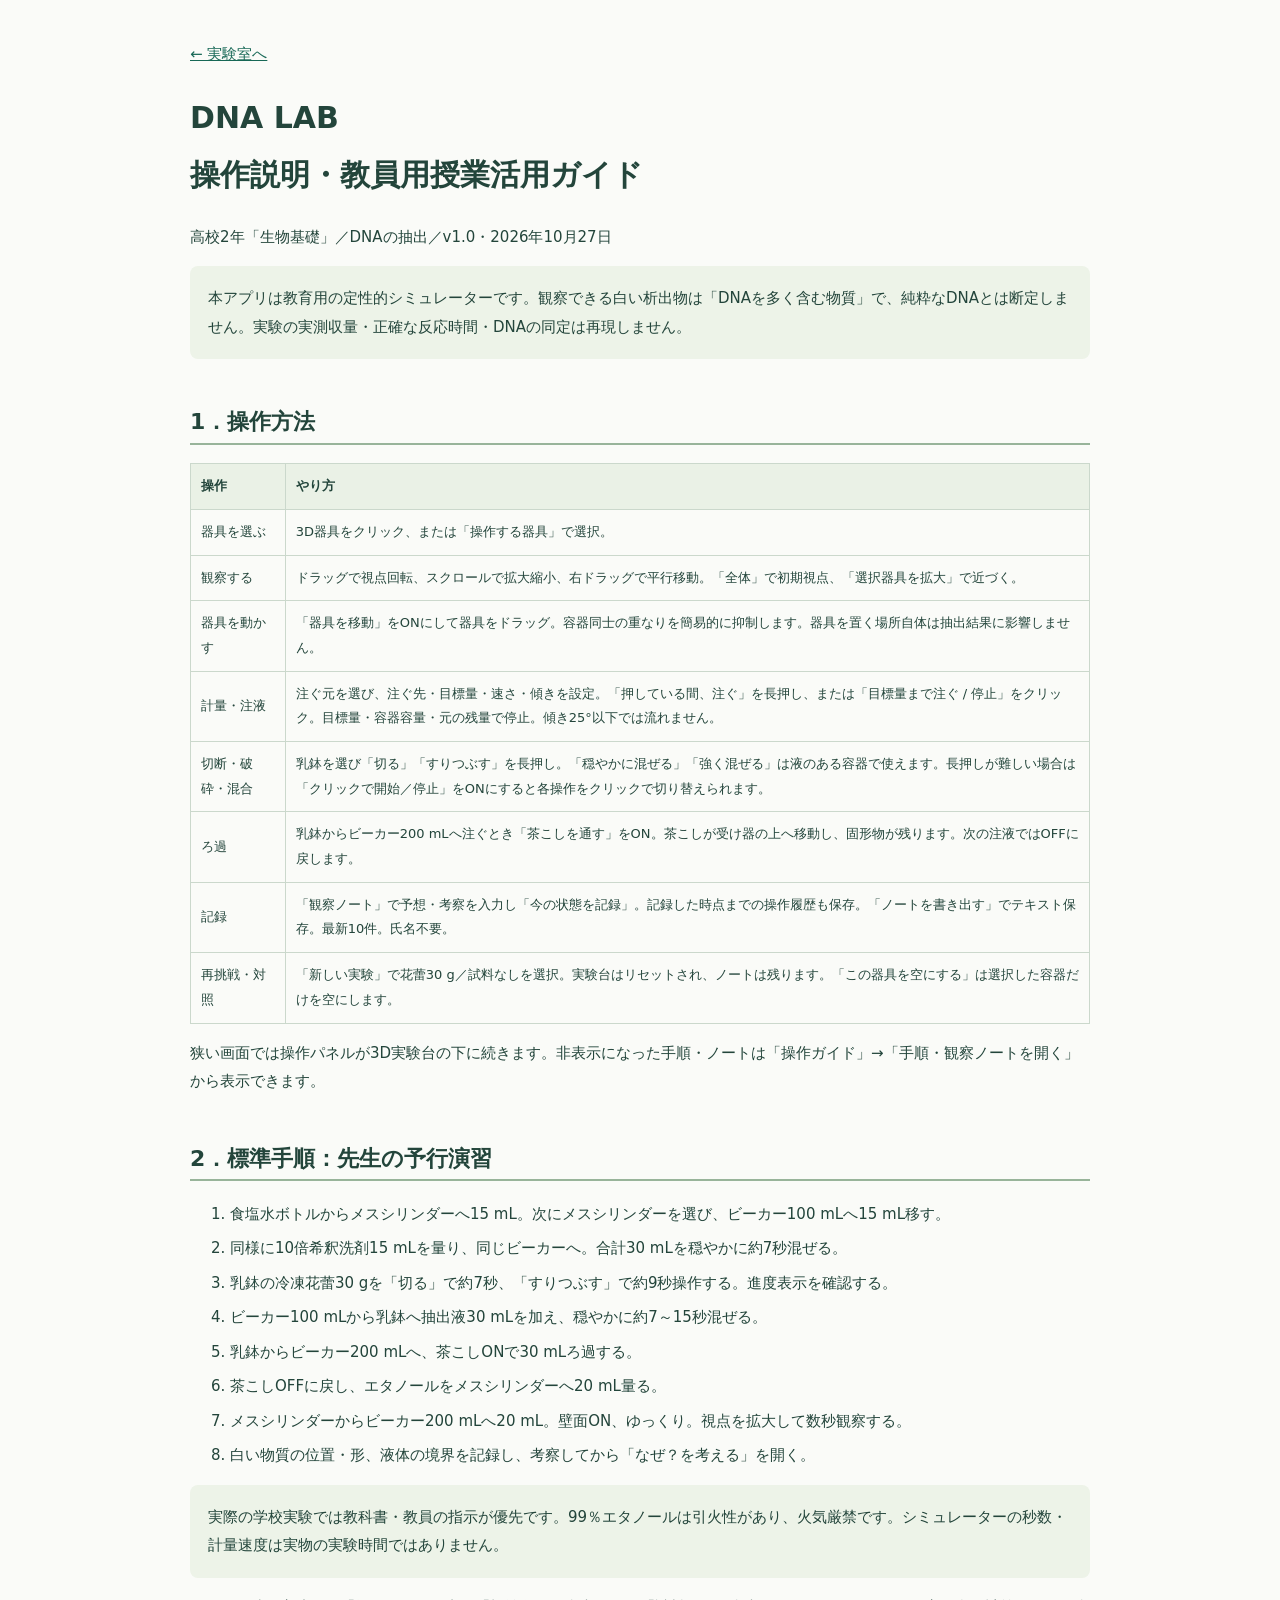
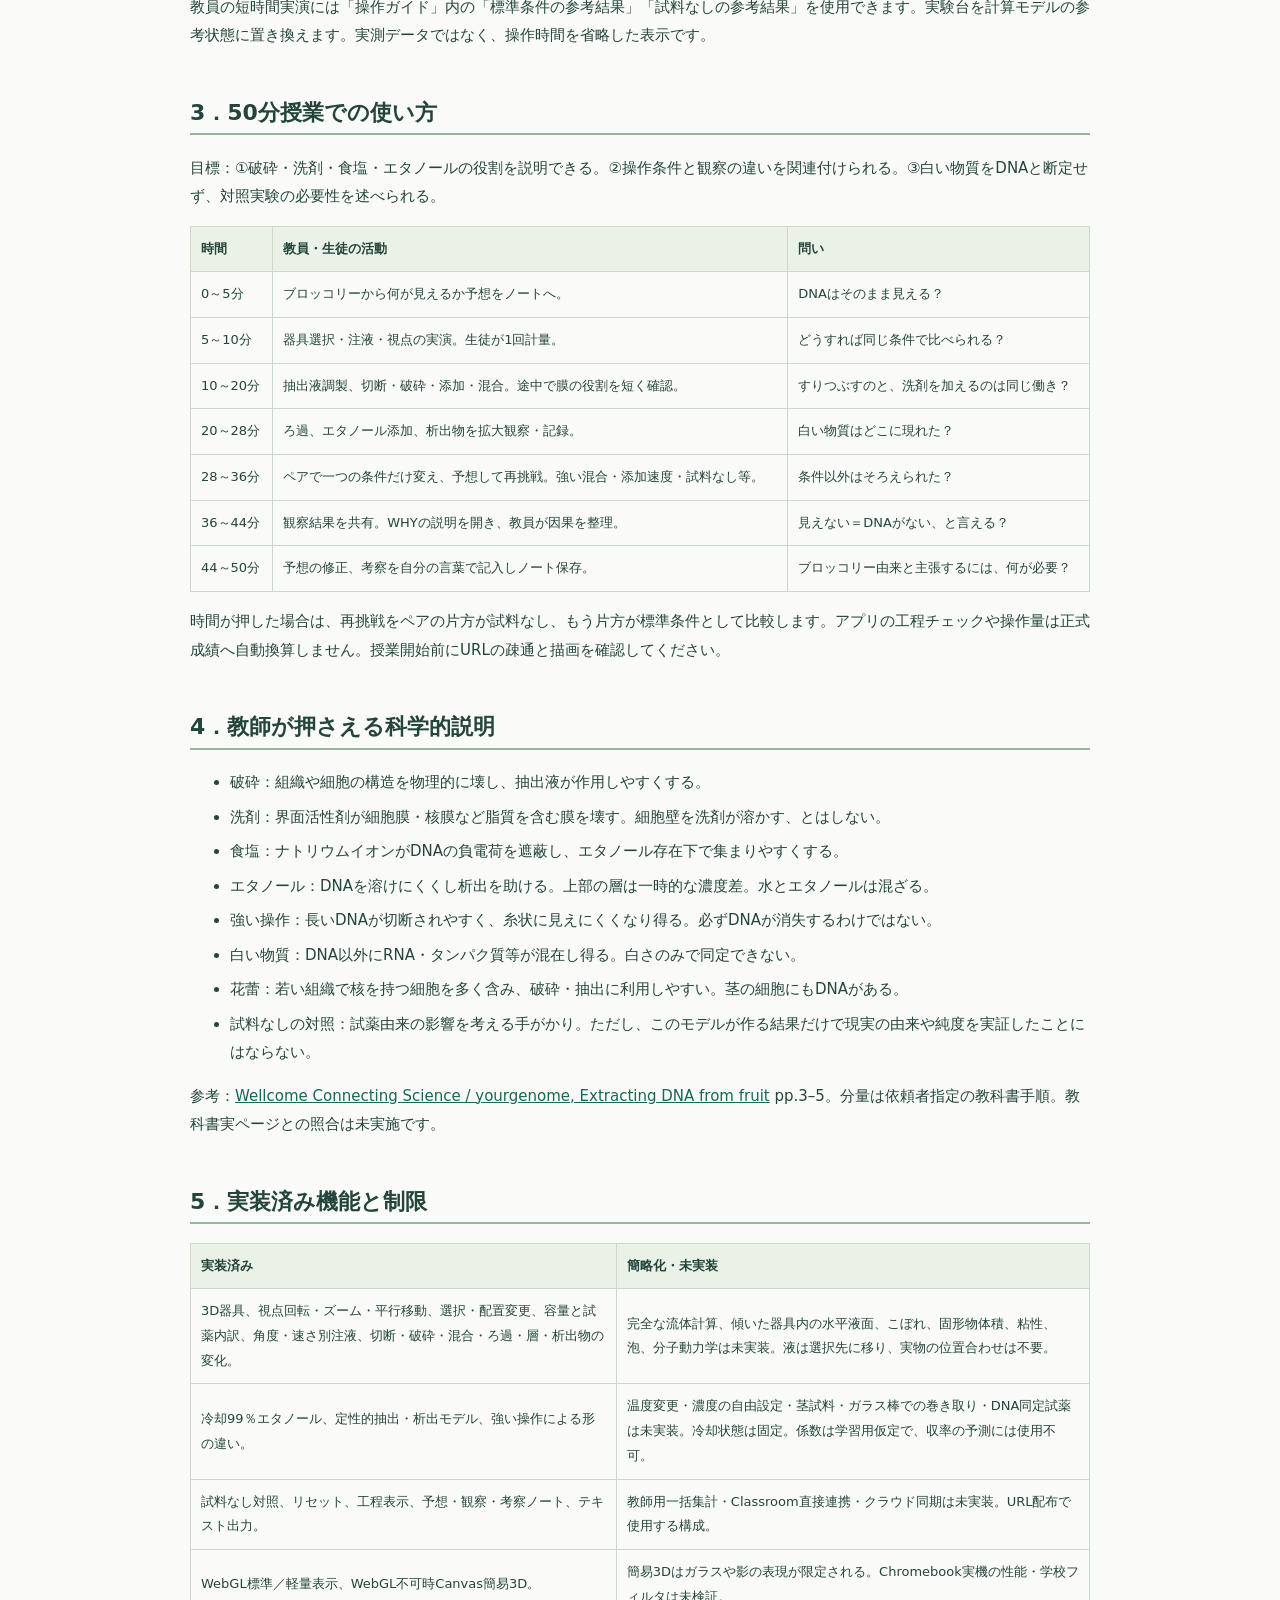
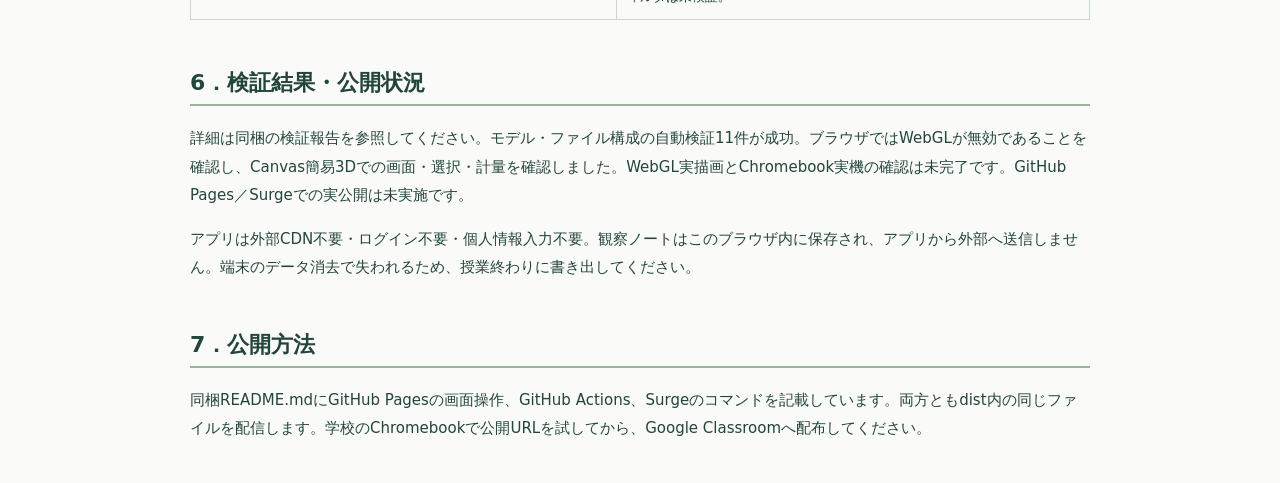
==== manual.html @ 5e073ee9 "Add files via upload" ====
<!doctype html><html lang="ja"><meta charset="utf-8"><meta name="viewport" content="width=device-width,initial-scale=1"><title>DNA LAB 操作説明・授業活用ガイド</title><style>body{font:15px/1.9 system-ui,sans-serif;max-width:900px;margin:40px auto;padding:0 24px;color:#23453b;background:#fafbf8}h1{font-size:30px}h2{font-size:22px;margin-top:42px;border-bottom:2px solid #98b49a}h3{font-size:17px}table{border-collapse:collapse;width:100%;font-size:13px}th,td{border:1px solid #cbd8cc;padding:10px;text-align:left}th{background:#eaf1e6}a{color:#176856}.note{background:#edf3e8;padding:18px;border-radius:8px}code{background:#edf1e9;padding:3px 5px}li{margin:6px 0}@media print{body{margin:0;max-width:none;font-size:11pt}h2{break-after:avoid}tr{break-inside:avoid}}</style><a href="./">← 実験室へ</a><h1>DNA LAB<br>操作説明・教員用授業活用ガイド</h1><p>高校2年「生物基礎」／DNAの抽出／v1.0・2026年10月27日</p><div class="note">本アプリは教育用の定性的シミュレーターです。観察できる白い析出物は「DNAを多く含む物質」で、純粋なDNAとは断定しません。実験の実測収量・正確な反応時間・DNAの同定は再現しません。</div>
<h2>1．操作方法</h2><table><tr><th>操作</th><th>やり方</th></tr><tr><td>器具を選ぶ</td><td>3D器具をクリック、または「操作する器具」で選択。</td></tr><tr><td>観察する</td><td>ドラッグで視点回転、スクロールで拡大縮小、右ドラッグで平行移動。「全体」で初期視点、「選択器具を拡大」で近づく。</td></tr><tr><td>器具を動かす</td><td>「器具を移動」をONにして器具をドラッグ。容器同士の重なりを簡易的に抑制します。器具を置く場所自体は抽出結果に影響しません。</td></tr><tr><td>計量・注液</td><td>注ぐ元を選び、注ぐ先・目標量・速さ・傾きを設定。「押している間、注ぐ」を長押し、または「目標量まで注ぐ / 停止」をクリック。目標量・容器容量・元の残量で停止。傾き25°以下では流れません。</td></tr><tr><td>切断・破砕・混合</td><td>乳鉢を選び「切る」「すりつぶす」を長押し。「穏やかに混ぜる」「強く混ぜる」は液のある容器で使えます。長押しが難しい場合は「クリックで開始／停止」をONにすると各操作をクリックで切り替えられます。</td></tr><tr><td>ろ過</td><td>乳鉢からビーカー200 mLへ注ぐとき「茶こしを通す」をON。茶こしが受け器の上へ移動し、固形物が残ります。次の注液ではOFFに戻します。</td></tr><tr><td>記録</td><td>「観察ノート」で予想・考察を入力し「今の状態を記録」。記録した時点までの操作履歴も保存。「ノートを書き出す」でテキスト保存。最新10件。氏名不要。</td></tr><tr><td>再挑戦・対照</td><td>「新しい実験」で花蕾30 g／試料なしを選択。実験台はリセットされ、ノートは残ります。「この器具を空にする」は選択した容器だけを空にします。</td></tr></table><p>狭い画面では操作パネルが3D実験台の下に続きます。非表示になった手順・ノートは「操作ガイド」→「手順・観察ノートを開く」から表示できます。</p>
<h2>2．標準手順：先生の予行演習</h2><ol><li>食塩水ボトルからメスシリンダーへ15 mL。次にメスシリンダーを選び、ビーカー100 mLへ15 mL移す。</li><li>同様に10倍希釈洗剤15 mLを量り、同じビーカーへ。合計30 mLを穏やかに約7秒混ぜる。</li><li>乳鉢の冷凍花蕾30 gを「切る」で約7秒、「すりつぶす」で約9秒操作する。進度表示を確認する。</li><li>ビーカー100 mLから乳鉢へ抽出液30 mLを加え、穏やかに約7～15秒混ぜる。</li><li>乳鉢からビーカー200 mLへ、茶こしONで30 mLろ過する。</li><li>茶こしOFFに戻し、エタノールをメスシリンダーへ20 mL量る。</li><li>メスシリンダーからビーカー200 mLへ20 mL。壁面ON、ゆっくり。視点を拡大して数秒観察する。</li><li>白い物質の位置・形、液体の境界を記録し、考察してから「なぜ？を考える」を開く。</li></ol><p class="note">実際の学校実験では教科書・教員の指示が優先です。99％エタノールは引火性があり、火気厳禁です。シミュレーターの秒数・計量速度は実物の実験時間ではありません。</p>
<p>教員の短時間実演には「操作ガイド」内の「標準条件の参考結果」「試料なしの参考結果」を使用できます。実験台を計算モデルの参考状態に置き換えます。実測データではなく、操作時間を省略した表示です。</p><h2>3．50分授業での使い方</h2><p>目標：①破砕・洗剤・食塩・エタノールの役割を説明できる。②操作条件と観察の違いを関連付けられる。③白い物質をDNAと断定せず、対照実験の必要性を述べられる。</p><table><tr><th>時間</th><th>教員・生徒の活動</th><th>問い</th></tr><tr><td>0～5分</td><td>ブロッコリーから何が見えるか予想をノートへ。</td><td>DNAはそのまま見える？</td></tr><tr><td>5～10分</td><td>器具選択・注液・視点の実演。生徒が1回計量。</td><td>どうすれば同じ条件で比べられる？</td></tr><tr><td>10～20分</td><td>抽出液調製、切断・破砕・添加・混合。途中で膜の役割を短く確認。</td><td>すりつぶすのと、洗剤を加えるのは同じ働き？</td></tr><tr><td>20～28分</td><td>ろ過、エタノール添加、析出物を拡大観察・記録。</td><td>白い物質はどこに現れた？</td></tr><tr><td>28～36分</td><td>ペアで一つの条件だけ変え、予想して再挑戦。強い混合・添加速度・試料なし等。</td><td>条件以外はそろえられた？</td></tr><tr><td>36～44分</td><td>観察結果を共有。WHYの説明を開き、教員が因果を整理。</td><td>見えない＝DNAがない、と言える？</td></tr><tr><td>44～50分</td><td>予想の修正、考察を自分の言葉で記入しノート保存。</td><td>ブロッコリー由来と主張するには、何が必要？</td></tr></table><p>時間が押した場合は、再挑戦をペアの片方が試料なし、もう片方が標準条件として比較します。アプリの工程チェックや操作量は正式成績へ自動換算しません。授業開始前にURLの疎通と描画を確認してください。</p>
<h2>4．教師が押さえる科学的説明</h2><ul><li>破砕：組織や細胞の構造を物理的に壊し、抽出液が作用しやすくする。</li><li>洗剤：界面活性剤が細胞膜・核膜など脂質を含む膜を壊す。細胞壁を洗剤が溶かす、とはしない。</li><li>食塩：ナトリウムイオンがDNAの負電荷を遮蔽し、エタノール存在下で集まりやすくする。</li><li>エタノール：DNAを溶けにくくし析出を助ける。上部の層は一時的な濃度差。水とエタノールは混ざる。</li><li>強い操作：長いDNAが切断されやすく、糸状に見えにくくなり得る。必ずDNAが消失するわけではない。</li><li>白い物質：DNA以外にRNA・タンパク質等が混在し得る。白さのみで同定できない。</li><li>花蕾：若い組織で核を持つ細胞を多く含み、破砕・抽出に利用しやすい。茎の細胞にもDNAがある。</li><li>試料なしの対照：試薬由来の影響を考える手がかり。ただし、このモデルが作る結果だけで現実の由来や純度を実証したことにはならない。</li></ul><p>参考：<a href="https://www.yourgenome.org/wp-content/uploads/2024/03/Extracting-DNA-from-fruit_Activity-Guide.pdf">Wellcome Connecting Science / yourgenome, Extracting DNA from fruit</a> pp.3–5。分量は依頼者指定の教科書手順。教科書実ページとの照合は未実施です。</p>
<h2>5．実装済み機能と制限</h2><table><tr><th>実装済み</th><th>簡略化・未実装</th></tr><tr><td>3D器具、視点回転・ズーム・平行移動、選択・配置変更、容量と試薬内訳、角度・速さ別注液、切断・破砕・混合・ろ過・層・析出物の変化。</td><td>完全な流体計算、傾いた器具内の水平液面、こぼれ、固形物体積、粘性、泡、分子動力学は未実装。液は選択先に移り、実物の位置合わせは不要。</td></tr><tr><td>冷却99％エタノール、定性的抽出・析出モデル、強い操作による形の違い。</td><td>温度変更・濃度の自由設定・茎試料・ガラス棒での巻き取り・DNA同定試薬は未実装。冷却状態は固定。係数は学習用仮定で、収率の予測には使用不可。</td></tr><tr><td>試料なし対照、リセット、工程表示、予想・観察・考察ノート、テキスト出力。</td><td>教師用一括集計・Classroom直接連携・クラウド同期は未実装。URL配布で使用する構成。</td></tr><tr><td>WebGL標準／軽量表示、WebGL不可時Canvas簡易3D。</td><td>簡易3Dはガラスや影の表現が限定される。Chromebook実機の性能・学校フィルタは未検証。</td></tr></table>
<h2>6．検証結果・公開状況</h2><p>詳細は同梱の検証報告を参照してください。モデル・ファイル構成の自動検証11件が成功。ブラウザではWebGLが無効であることを確認し、Canvas簡易3Dでの画面・選択・計量を確認しました。WebGL実描画とChromebook実機の確認は未完了です。GitHub Pages／Surgeでの実公開は未実施です。</p><p>アプリは外部CDN不要・ログイン不要・個人情報入力不要。観察ノートはこのブラウザ内に保存され、アプリから外部へ送信しません。端末のデータ消去で失われるため、授業終わりに書き出してください。</p><h2>7．公開方法</h2><p>同梱README.mdにGitHub Pagesの画面操作、GitHub Actions、Surgeのコマンドを記載しています。両方ともdist内の同じファイルを配信します。学校のChromebookで公開URLを試してから、Google Classroomへ配布してください。</p></html>
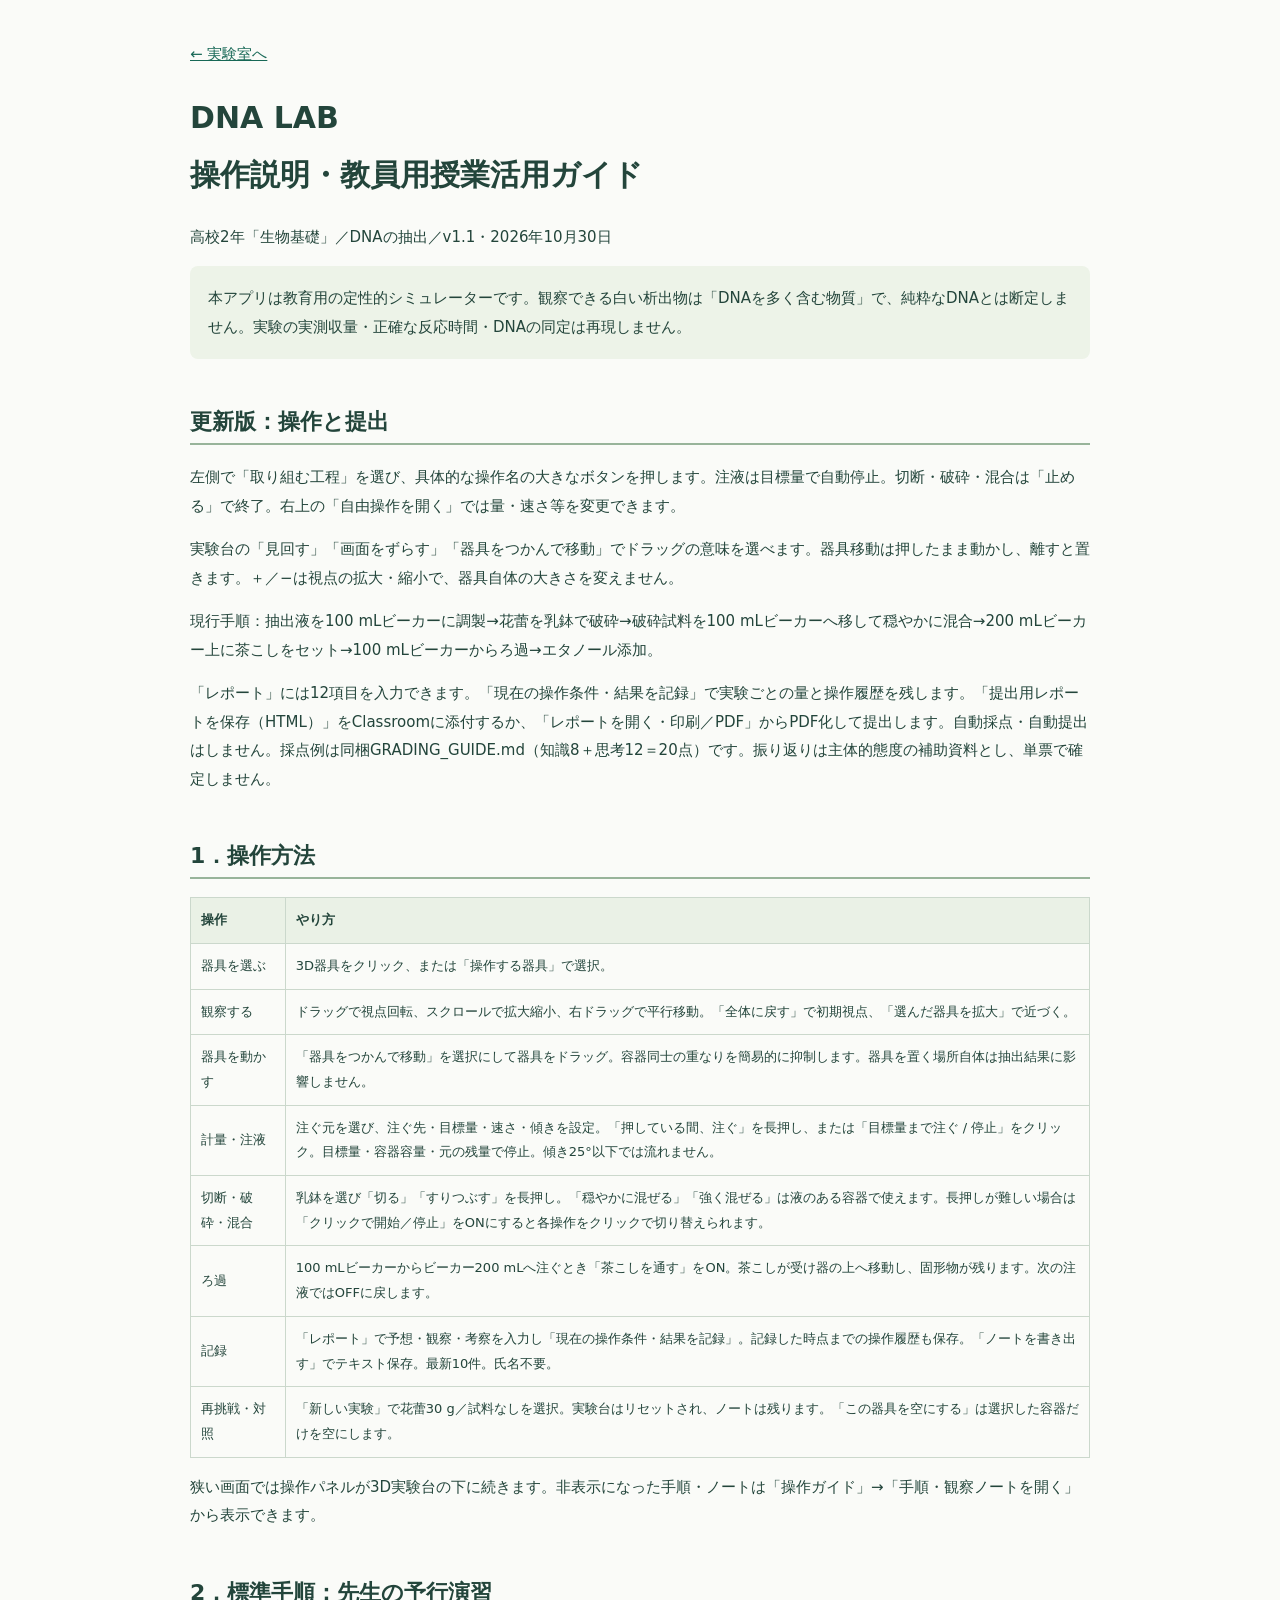
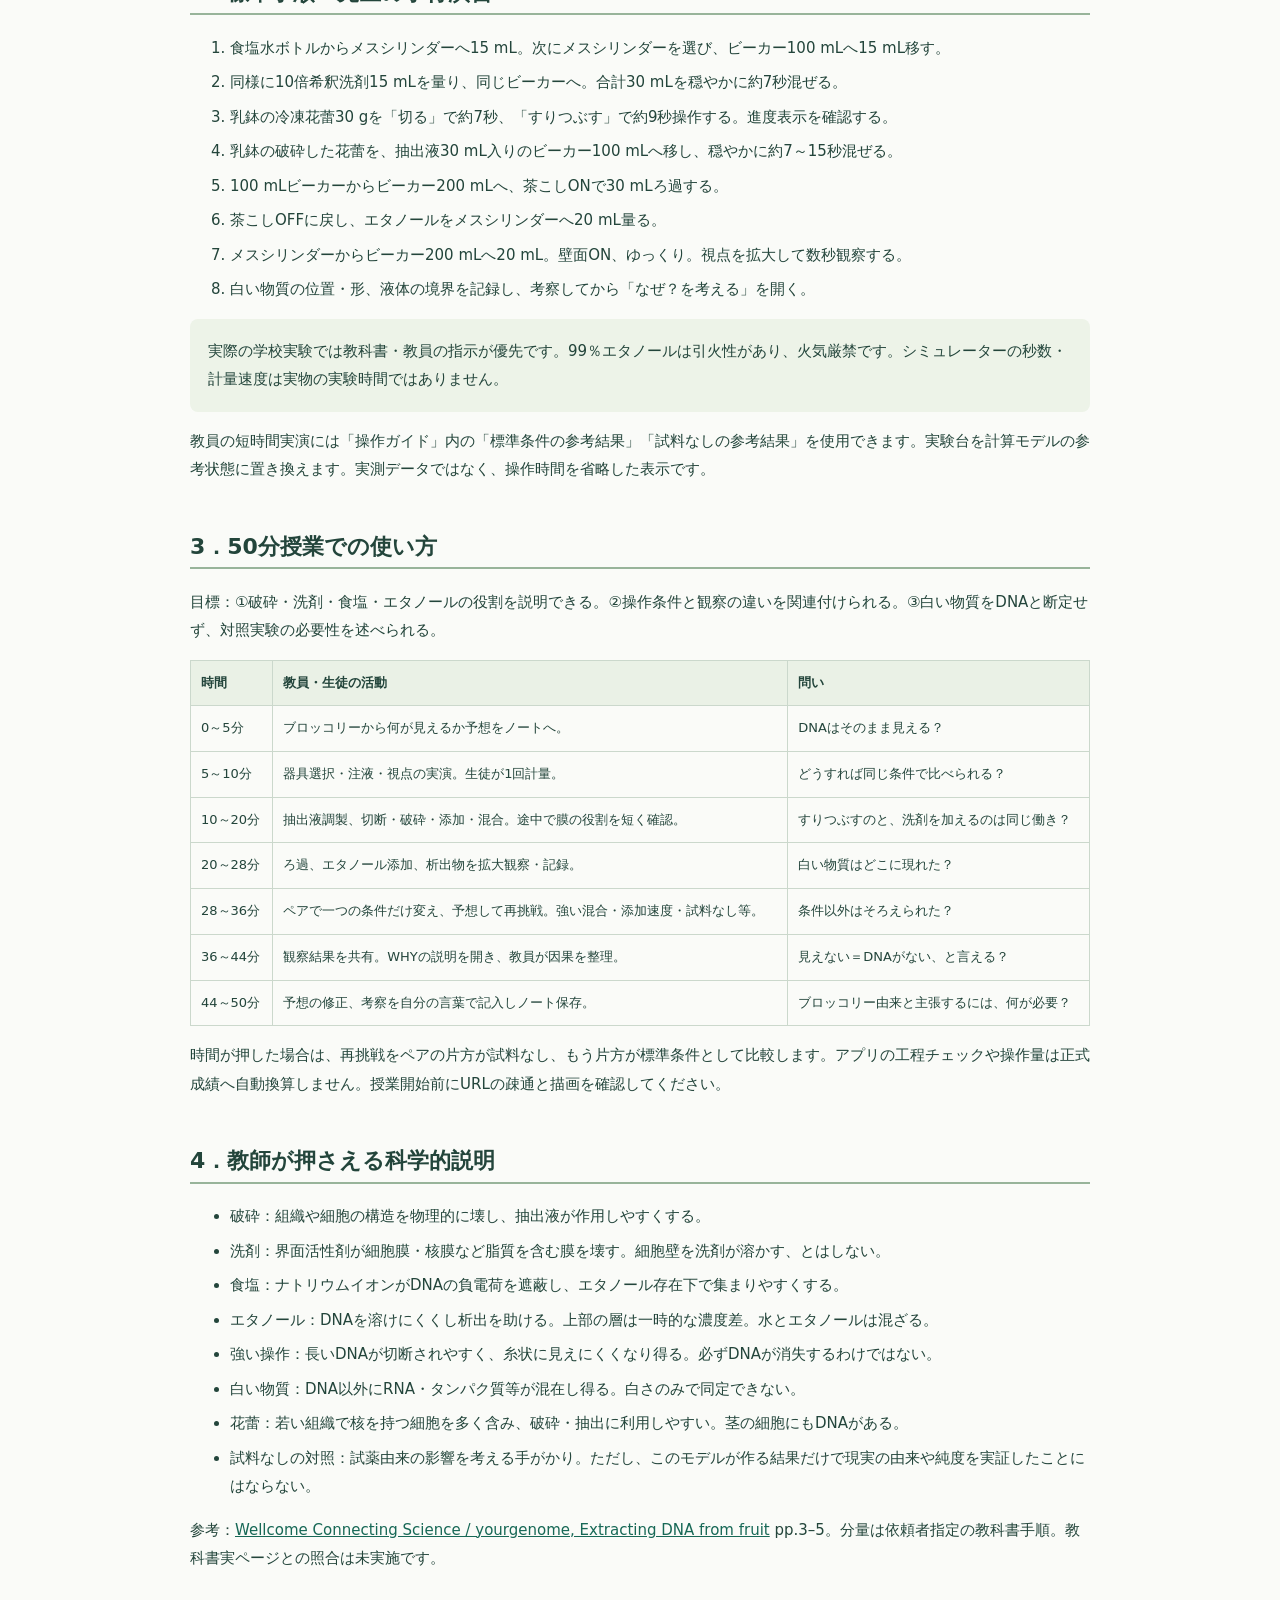
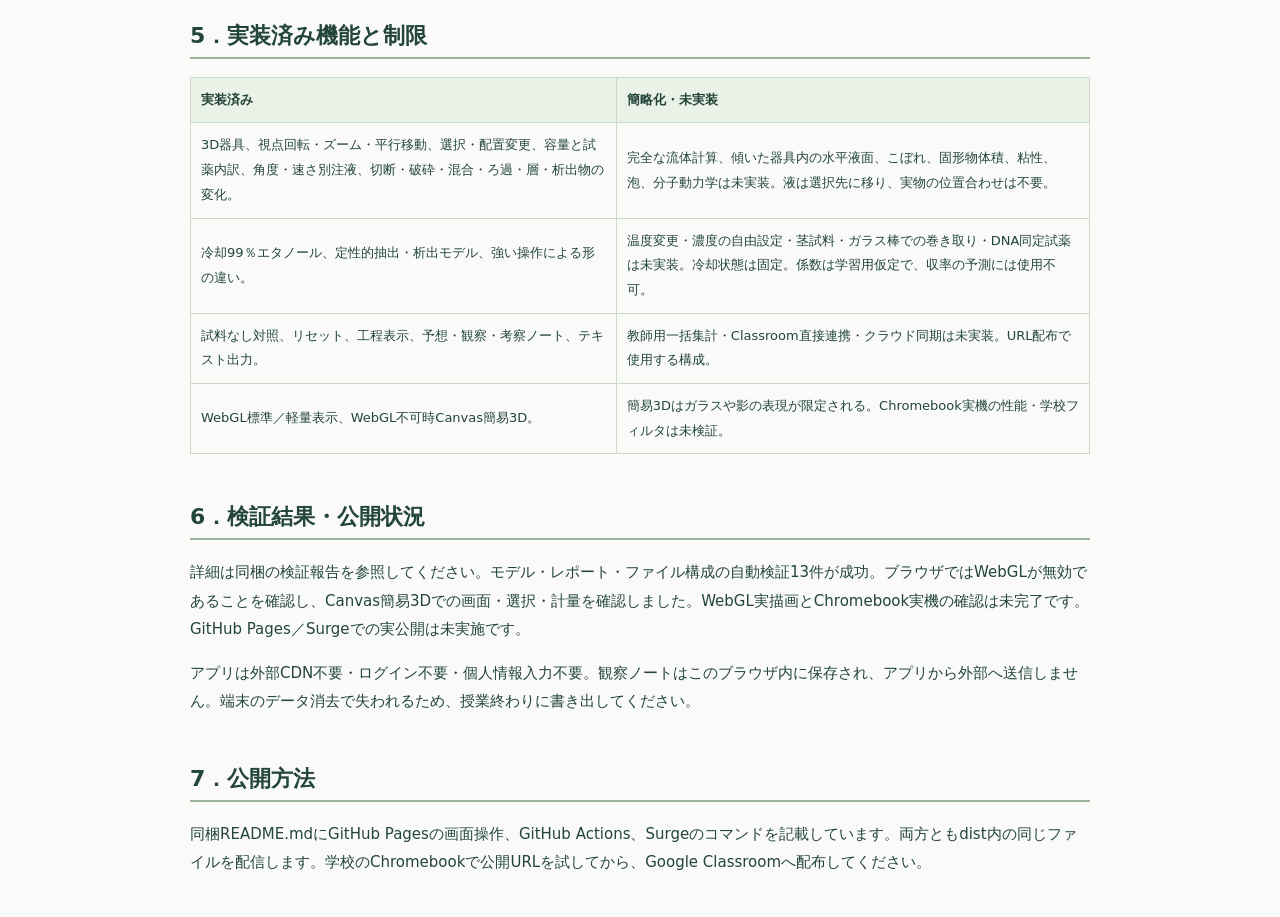
==== commit 17215dc7: "Add files via upload" ====
--- a/manual.html
+++ b/manual.html
@@ -1,7 +1,7 @@
-<!doctype html><html lang="ja"><meta charset="utf-8"><meta name="viewport" content="width=device-width,initial-scale=1"><title>DNA LAB 操作説明・授業活用ガイド</title><style>body{font:15px/1.9 system-ui,sans-serif;max-width:900px;margin:40px auto;padding:0 24px;color:#23453b;background:#fafbf8}h1{font-size:30px}h2{font-size:22px;margin-top:42px;border-bottom:2px solid #98b49a}h3{font-size:17px}table{border-collapse:collapse;width:100%;font-size:13px}th,td{border:1px solid #cbd8cc;padding:10px;text-align:left}th{background:#eaf1e6}a{color:#176856}.note{background:#edf3e8;padding:18px;border-radius:8px}code{background:#edf1e9;padding:3px 5px}li{margin:6px 0}@media print{body{margin:0;max-width:none;font-size:11pt}h2{break-after:avoid}tr{break-inside:avoid}}</style><a href="./">← 実験室へ</a><h1>DNA LAB<br>操作説明・教員用授業活用ガイド</h1><p>高校2年「生物基礎」／DNAの抽出／v1.0・2026年10月27日</p><div class="note">本アプリは教育用の定性的シミュレーターです。観察できる白い析出物は「DNAを多く含む物質」で、純粋なDNAとは断定しません。実験の実測収量・正確な反応時間・DNAの同定は再現しません。</div>
-<h2>1．操作方法</h2><table><tr><th>操作</th><th>やり方</th></tr><tr><td>器具を選ぶ</td><td>3D器具をクリック、または「操作する器具」で選択。</td></tr><tr><td>観察する</td><td>ドラッグで視点回転、スクロールで拡大縮小、右ドラッグで平行移動。「全体」で初期視点、「選択器具を拡大」で近づく。</td></tr><tr><td>器具を動かす</td><td>「器具を移動」をONにして器具をドラッグ。容器同士の重なりを簡易的に抑制します。器具を置く場所自体は抽出結果に影響しません。</td></tr><tr><td>計量・注液</td><td>注ぐ元を選び、注ぐ先・目標量・速さ・傾きを設定。「押している間、注ぐ」を長押し、または「目標量まで注ぐ / 停止」をクリック。目標量・容器容量・元の残量で停止。傾き25°以下では流れません。</td></tr><tr><td>切断・破砕・混合</td><td>乳鉢を選び「切る」「すりつぶす」を長押し。「穏やかに混ぜる」「強く混ぜる」は液のある容器で使えます。長押しが難しい場合は「クリックで開始／停止」をONにすると各操作をクリックで切り替えられます。</td></tr><tr><td>ろ過</td><td>乳鉢からビーカー200 mLへ注ぐとき「茶こしを通す」をON。茶こしが受け器の上へ移動し、固形物が残ります。次の注液ではOFFに戻します。</td></tr><tr><td>記録</td><td>「観察ノート」で予想・考察を入力し「今の状態を記録」。記録した時点までの操作履歴も保存。「ノートを書き出す」でテキスト保存。最新10件。氏名不要。</td></tr><tr><td>再挑戦・対照</td><td>「新しい実験」で花蕾30 g／試料なしを選択。実験台はリセットされ、ノートは残ります。「この器具を空にする」は選択した容器だけを空にします。</td></tr></table><p>狭い画面では操作パネルが3D実験台の下に続きます。非表示になった手順・ノートは「操作ガイド」→「手順・観察ノートを開く」から表示できます。</p>
-<h2>2．標準手順：先生の予行演習</h2><ol><li>食塩水ボトルからメスシリンダーへ15 mL。次にメスシリンダーを選び、ビーカー100 mLへ15 mL移す。</li><li>同様に10倍希釈洗剤15 mLを量り、同じビーカーへ。合計30 mLを穏やかに約7秒混ぜる。</li><li>乳鉢の冷凍花蕾30 gを「切る」で約7秒、「すりつぶす」で約9秒操作する。進度表示を確認する。</li><li>ビーカー100 mLから乳鉢へ抽出液30 mLを加え、穏やかに約7～15秒混ぜる。</li><li>乳鉢からビーカー200 mLへ、茶こしONで30 mLろ過する。</li><li>茶こしOFFに戻し、エタノールをメスシリンダーへ20 mL量る。</li><li>メスシリンダーからビーカー200 mLへ20 mL。壁面ON、ゆっくり。視点を拡大して数秒観察する。</li><li>白い物質の位置・形、液体の境界を記録し、考察してから「なぜ？を考える」を開く。</li></ol><p class="note">実際の学校実験では教科書・教員の指示が優先です。99％エタノールは引火性があり、火気厳禁です。シミュレーターの秒数・計量速度は実物の実験時間ではありません。</p>
+<!doctype html><html lang="ja"><meta charset="utf-8"><meta name="viewport" content="width=device-width,initial-scale=1"><title>DNA LAB 操作説明・授業活用ガイド</title><style>body{font:15px/1.9 system-ui,sans-serif;max-width:900px;margin:40px auto;padding:0 24px;color:#23453b;background:#fafbf8}h1{font-size:30px}h2{font-size:22px;margin-top:42px;border-bottom:2px solid #98b49a}h3{font-size:17px}table{border-collapse:collapse;width:100%;font-size:13px}th,td{border:1px solid #cbd8cc;padding:10px;text-align:left}th{background:#eaf1e6}a{color:#176856}.note{background:#edf3e8;padding:18px;border-radius:8px}code{background:#edf1e9;padding:3px 5px}li{margin:6px 0}@media print{body{margin:0;max-width:none;font-size:11pt}h2{break-after:avoid}tr{break-inside:avoid}}</style><a href="./">← 実験室へ</a><h1>DNA LAB<br>操作説明・教員用授業活用ガイド</h1><p>高校2年「生物基礎」／DNAの抽出／v1.1・2026年10月30日</p><div class="note">本アプリは教育用の定性的シミュレーターです。観察できる白い析出物は「DNAを多く含む物質」で、純粋なDNAとは断定しません。実験の実測収量・正確な反応時間・DNAの同定は再現しません。</div>
+<h2>更新版：操作と提出</h2><p>左側で「取り組む工程」を選び、具体的な操作名の大きなボタンを押します。注液は目標量で自動停止。切断・破砕・混合は「止める」で終了。右上の「自由操作を開く」では量・速さ等を変更できます。</p><p>実験台の「見回す」「画面をずらす」「器具をつかんで移動」でドラッグの意味を選べます。器具移動は押したまま動かし、離すと置きます。＋／−は視点の拡大・縮小で、器具自体の大きさを変えません。</p><p>現行手順：抽出液を100 mLビーカーに調製→花蕾を乳鉢で破砕→破砕試料を100 mLビーカーへ移して穏やかに混合→200 mLビーカー上に茶こしをセット→100 mLビーカーからろ過→エタノール添加。</p><p>「レポート」には12項目を入力できます。「現在の操作条件・結果を記録」で実験ごとの量と操作履歴を残します。「提出用レポートを保存（HTML）」をClassroomに添付するか、「レポートを開く・印刷／PDF」からPDF化して提出します。自動採点・自動提出はしません。採点例は同梱GRADING_GUIDE.md（知識8＋思考12＝20点）です。振り返りは主体的態度の補助資料とし、単票で確定しません。</p><h2>1．操作方法</h2><table><tr><th>操作</th><th>やり方</th></tr><tr><td>器具を選ぶ</td><td>3D器具をクリック、または「操作する器具」で選択。</td></tr><tr><td>観察する</td><td>ドラッグで視点回転、スクロールで拡大縮小、右ドラッグで平行移動。「全体に戻す」で初期視点、「選んだ器具を拡大」で近づく。</td></tr><tr><td>器具を動かす</td><td>「器具をつかんで移動」を選択にして器具をドラッグ。容器同士の重なりを簡易的に抑制します。器具を置く場所自体は抽出結果に影響しません。</td></tr><tr><td>計量・注液</td><td>注ぐ元を選び、注ぐ先・目標量・速さ・傾きを設定。「押している間、注ぐ」を長押し、または「目標量まで注ぐ / 停止」をクリック。目標量・容器容量・元の残量で停止。傾き25°以下では流れません。</td></tr><tr><td>切断・破砕・混合</td><td>乳鉢を選び「切る」「すりつぶす」を長押し。「穏やかに混ぜる」「強く混ぜる」は液のある容器で使えます。長押しが難しい場合は「クリックで開始／停止」をONにすると各操作をクリックで切り替えられます。</td></tr><tr><td>ろ過</td><td>100 mLビーカーからビーカー200 mLへ注ぐとき「茶こしを通す」をON。茶こしが受け器の上へ移動し、固形物が残ります。次の注液ではOFFに戻します。</td></tr><tr><td>記録</td><td>「レポート」で予想・観察・考察を入力し「現在の操作条件・結果を記録」。記録した時点までの操作履歴も保存。「ノートを書き出す」でテキスト保存。最新10件。氏名不要。</td></tr><tr><td>再挑戦・対照</td><td>「新しい実験」で花蕾30 g／試料なしを選択。実験台はリセットされ、ノートは残ります。「この器具を空にする」は選択した容器だけを空にします。</td></tr></table><p>狭い画面では操作パネルが3D実験台の下に続きます。非表示になった手順・ノートは「操作ガイド」→「手順・観察ノートを開く」から表示できます。</p>
+<h2>2．標準手順：先生の予行演習</h2><ol><li>食塩水ボトルからメスシリンダーへ15 mL。次にメスシリンダーを選び、ビーカー100 mLへ15 mL移す。</li><li>同様に10倍希釈洗剤15 mLを量り、同じビーカーへ。合計30 mLを穏やかに約7秒混ぜる。</li><li>乳鉢の冷凍花蕾30 gを「切る」で約7秒、「すりつぶす」で約9秒操作する。進度表示を確認する。</li><li>乳鉢の破砕した花蕾を、抽出液30 mL入りのビーカー100 mLへ移し、穏やかに約7～15秒混ぜる。</li><li>100 mLビーカーからビーカー200 mLへ、茶こしONで30 mLろ過する。</li><li>茶こしOFFに戻し、エタノールをメスシリンダーへ20 mL量る。</li><li>メスシリンダーからビーカー200 mLへ20 mL。壁面ON、ゆっくり。視点を拡大して数秒観察する。</li><li>白い物質の位置・形、液体の境界を記録し、考察してから「なぜ？を考える」を開く。</li></ol><p class="note">実際の学校実験では教科書・教員の指示が優先です。99％エタノールは引火性があり、火気厳禁です。シミュレーターの秒数・計量速度は実物の実験時間ではありません。</p>
 <p>教員の短時間実演には「操作ガイド」内の「標準条件の参考結果」「試料なしの参考結果」を使用できます。実験台を計算モデルの参考状態に置き換えます。実測データではなく、操作時間を省略した表示です。</p><h2>3．50分授業での使い方</h2><p>目標：①破砕・洗剤・食塩・エタノールの役割を説明できる。②操作条件と観察の違いを関連付けられる。③白い物質をDNAと断定せず、対照実験の必要性を述べられる。</p><table><tr><th>時間</th><th>教員・生徒の活動</th><th>問い</th></tr><tr><td>0～5分</td><td>ブロッコリーから何が見えるか予想をノートへ。</td><td>DNAはそのまま見える？</td></tr><tr><td>5～10分</td><td>器具選択・注液・視点の実演。生徒が1回計量。</td><td>どうすれば同じ条件で比べられる？</td></tr><tr><td>10～20分</td><td>抽出液調製、切断・破砕・添加・混合。途中で膜の役割を短く確認。</td><td>すりつぶすのと、洗剤を加えるのは同じ働き？</td></tr><tr><td>20～28分</td><td>ろ過、エタノール添加、析出物を拡大観察・記録。</td><td>白い物質はどこに現れた？</td></tr><tr><td>28～36分</td><td>ペアで一つの条件だけ変え、予想して再挑戦。強い混合・添加速度・試料なし等。</td><td>条件以外はそろえられた？</td></tr><tr><td>36～44分</td><td>観察結果を共有。WHYの説明を開き、教員が因果を整理。</td><td>見えない＝DNAがない、と言える？</td></tr><tr><td>44～50分</td><td>予想の修正、考察を自分の言葉で記入しノート保存。</td><td>ブロッコリー由来と主張するには、何が必要？</td></tr></table><p>時間が押した場合は、再挑戦をペアの片方が試料なし、もう片方が標準条件として比較します。アプリの工程チェックや操作量は正式成績へ自動換算しません。授業開始前にURLの疎通と描画を確認してください。</p>
 <h2>4．教師が押さえる科学的説明</h2><ul><li>破砕：組織や細胞の構造を物理的に壊し、抽出液が作用しやすくする。</li><li>洗剤：界面活性剤が細胞膜・核膜など脂質を含む膜を壊す。細胞壁を洗剤が溶かす、とはしない。</li><li>食塩：ナトリウムイオンがDNAの負電荷を遮蔽し、エタノール存在下で集まりやすくする。</li><li>エタノール：DNAを溶けにくくし析出を助ける。上部の層は一時的な濃度差。水とエタノールは混ざる。</li><li>強い操作：長いDNAが切断されやすく、糸状に見えにくくなり得る。必ずDNAが消失するわけではない。</li><li>白い物質：DNA以外にRNA・タンパク質等が混在し得る。白さのみで同定できない。</li><li>花蕾：若い組織で核を持つ細胞を多く含み、破砕・抽出に利用しやすい。茎の細胞にもDNAがある。</li><li>試料なしの対照：試薬由来の影響を考える手がかり。ただし、このモデルが作る結果だけで現実の由来や純度を実証したことにはならない。</li></ul><p>参考：<a href="https://www.yourgenome.org/wp-content/uploads/2024/03/Extracting-DNA-from-fruit_Activity-Guide.pdf">Wellcome Connecting Science / yourgenome, Extracting DNA from fruit</a> pp.3–5。分量は依頼者指定の教科書手順。教科書実ページとの照合は未実施です。</p>
 <h2>5．実装済み機能と制限</h2><table><tr><th>実装済み</th><th>簡略化・未実装</th></tr><tr><td>3D器具、視点回転・ズーム・平行移動、選択・配置変更、容量と試薬内訳、角度・速さ別注液、切断・破砕・混合・ろ過・層・析出物の変化。</td><td>完全な流体計算、傾いた器具内の水平液面、こぼれ、固形物体積、粘性、泡、分子動力学は未実装。液は選択先に移り、実物の位置合わせは不要。</td></tr><tr><td>冷却99％エタノール、定性的抽出・析出モデル、強い操作による形の違い。</td><td>温度変更・濃度の自由設定・茎試料・ガラス棒での巻き取り・DNA同定試薬は未実装。冷却状態は固定。係数は学習用仮定で、収率の予測には使用不可。</td></tr><tr><td>試料なし対照、リセット、工程表示、予想・観察・考察ノート、テキスト出力。</td><td>教師用一括集計・Classroom直接連携・クラウド同期は未実装。URL配布で使用する構成。</td></tr><tr><td>WebGL標準／軽量表示、WebGL不可時Canvas簡易3D。</td><td>簡易3Dはガラスや影の表現が限定される。Chromebook実機の性能・学校フィルタは未検証。</td></tr></table>
-<h2>6．検証結果・公開状況</h2><p>詳細は同梱の検証報告を参照してください。モデル・ファイル構成の自動検証11件が成功。ブラウザではWebGLが無効であることを確認し、Canvas簡易3Dでの画面・選択・計量を確認しました。WebGL実描画とChromebook実機の確認は未完了です。GitHub Pages／Surgeでの実公開は未実施です。</p><p>アプリは外部CDN不要・ログイン不要・個人情報入力不要。観察ノートはこのブラウザ内に保存され、アプリから外部へ送信しません。端末のデータ消去で失われるため、授業終わりに書き出してください。</p><h2>7．公開方法</h2><p>同梱README.mdにGitHub Pagesの画面操作、GitHub Actions、Surgeのコマンドを記載しています。両方ともdist内の同じファイルを配信します。学校のChromebookで公開URLを試してから、Google Classroomへ配布してください。</p></html>
+<h2>6．検証結果・公開状況</h2><p>詳細は同梱の検証報告を参照してください。モデル・レポート・ファイル構成の自動検証13件が成功。ブラウザではWebGLが無効であることを確認し、Canvas簡易3Dでの画面・選択・計量を確認しました。WebGL実描画とChromebook実機の確認は未完了です。GitHub Pages／Surgeでの実公開は未実施です。</p><p>アプリは外部CDN不要・ログイン不要・個人情報入力不要。観察ノートはこのブラウザ内に保存され、アプリから外部へ送信しません。端末のデータ消去で失われるため、授業終わりに書き出してください。</p><h2>7．公開方法</h2><p>同梱README.mdにGitHub Pagesの画面操作、GitHub Actions、Surgeのコマンドを記載しています。両方ともdist内の同じファイルを配信します。学校のChromebookで公開URLを試してから、Google Classroomへ配布してください。</p></html>
